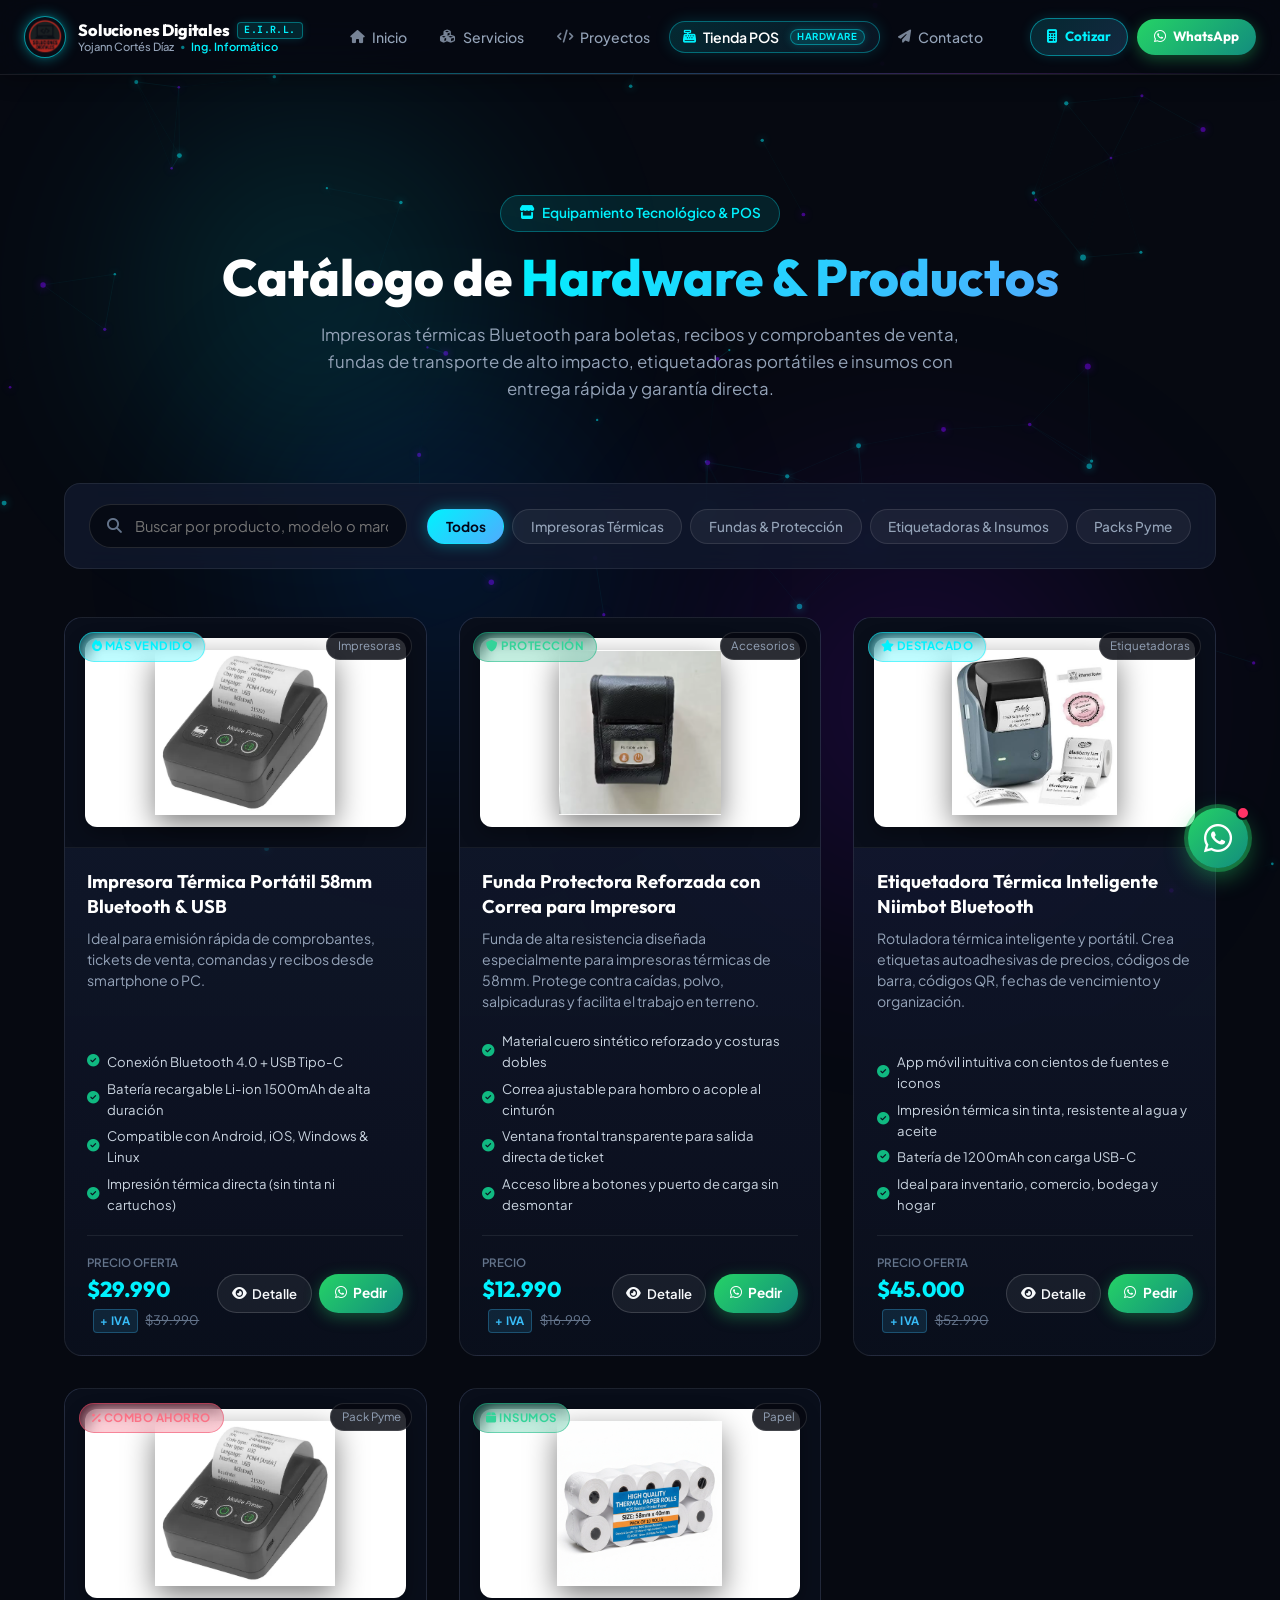
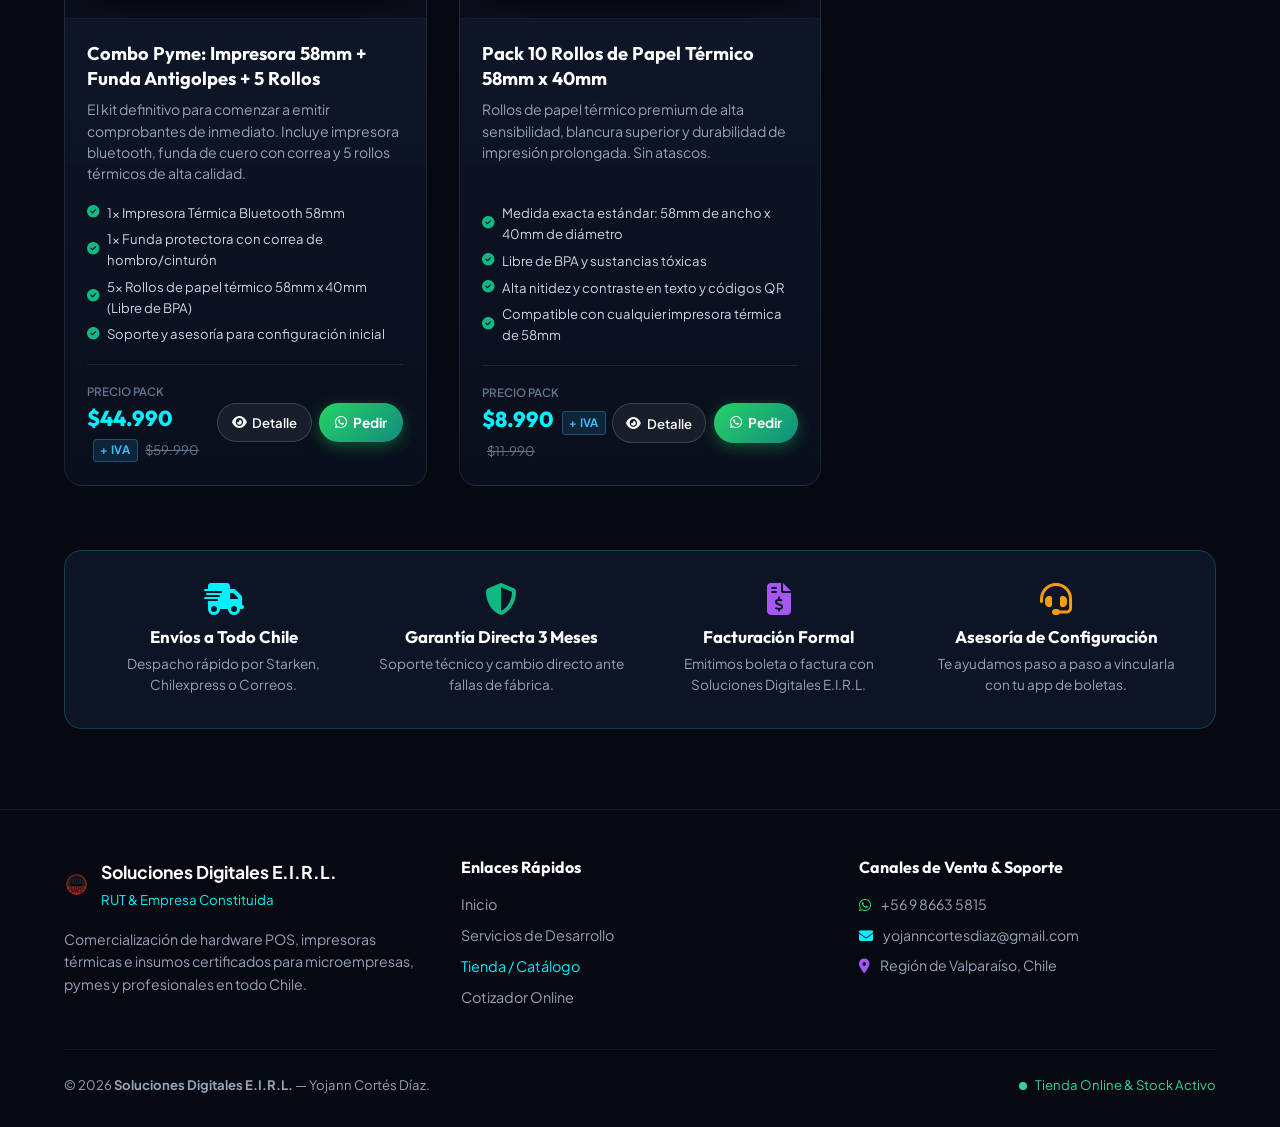
==== productos/index.html @ a70d5a6f "mi pagina" ====
<!DOCTYPE html>
<html lang="es">
<head>
  <meta charset="UTF-8">
  <meta http-equiv="refresh" content="0; url=../productos.html">
  <script>window.location.href = "../productos.html";</script>
  <title>Redirigiendo a Tienda y Productos...</title>
</head>
<body style="background:#060911;color:#fff;font-family:sans-serif;display:flex;align-items:center;justify-content:center;height:100vh;margin:0;">
  <p>Redirigiendo a la <a href="../productos.html" style="color:#00f2fe;">Tienda de Productos</a>...</p>
</body>
</html>
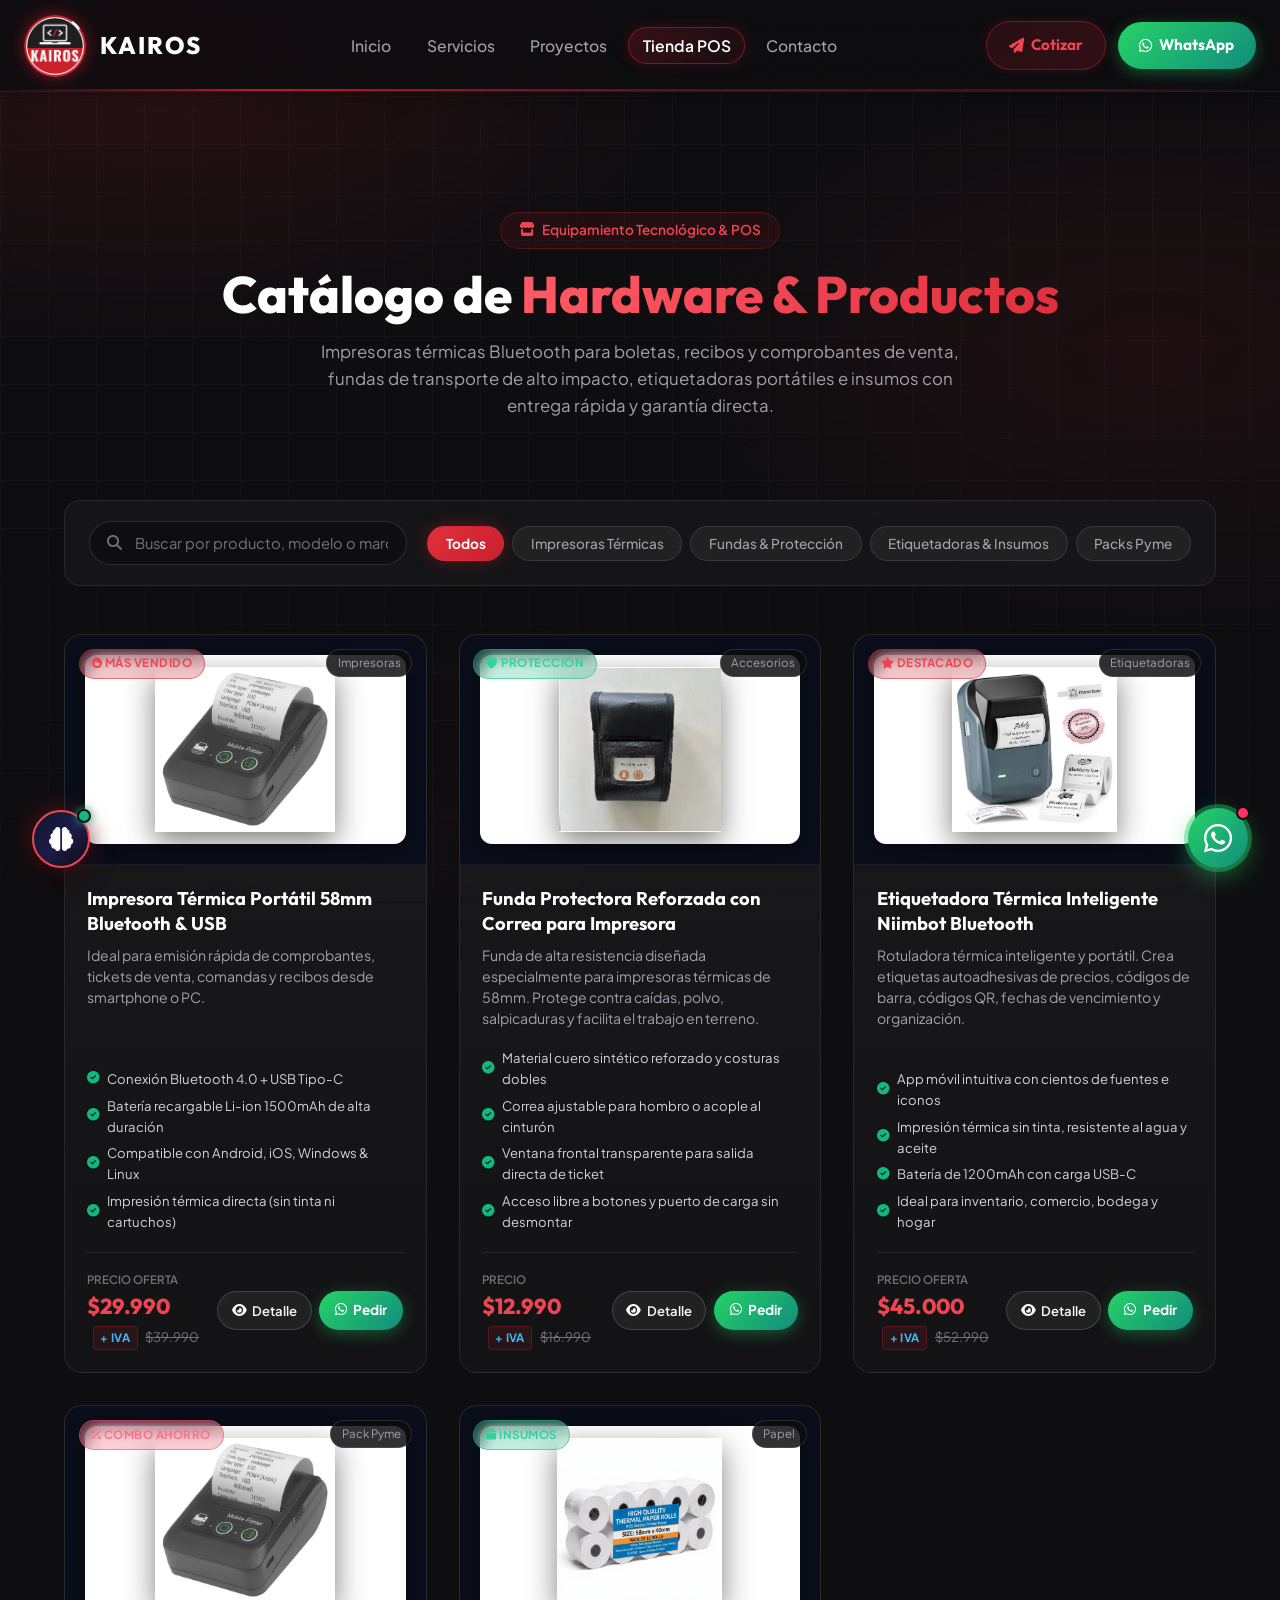
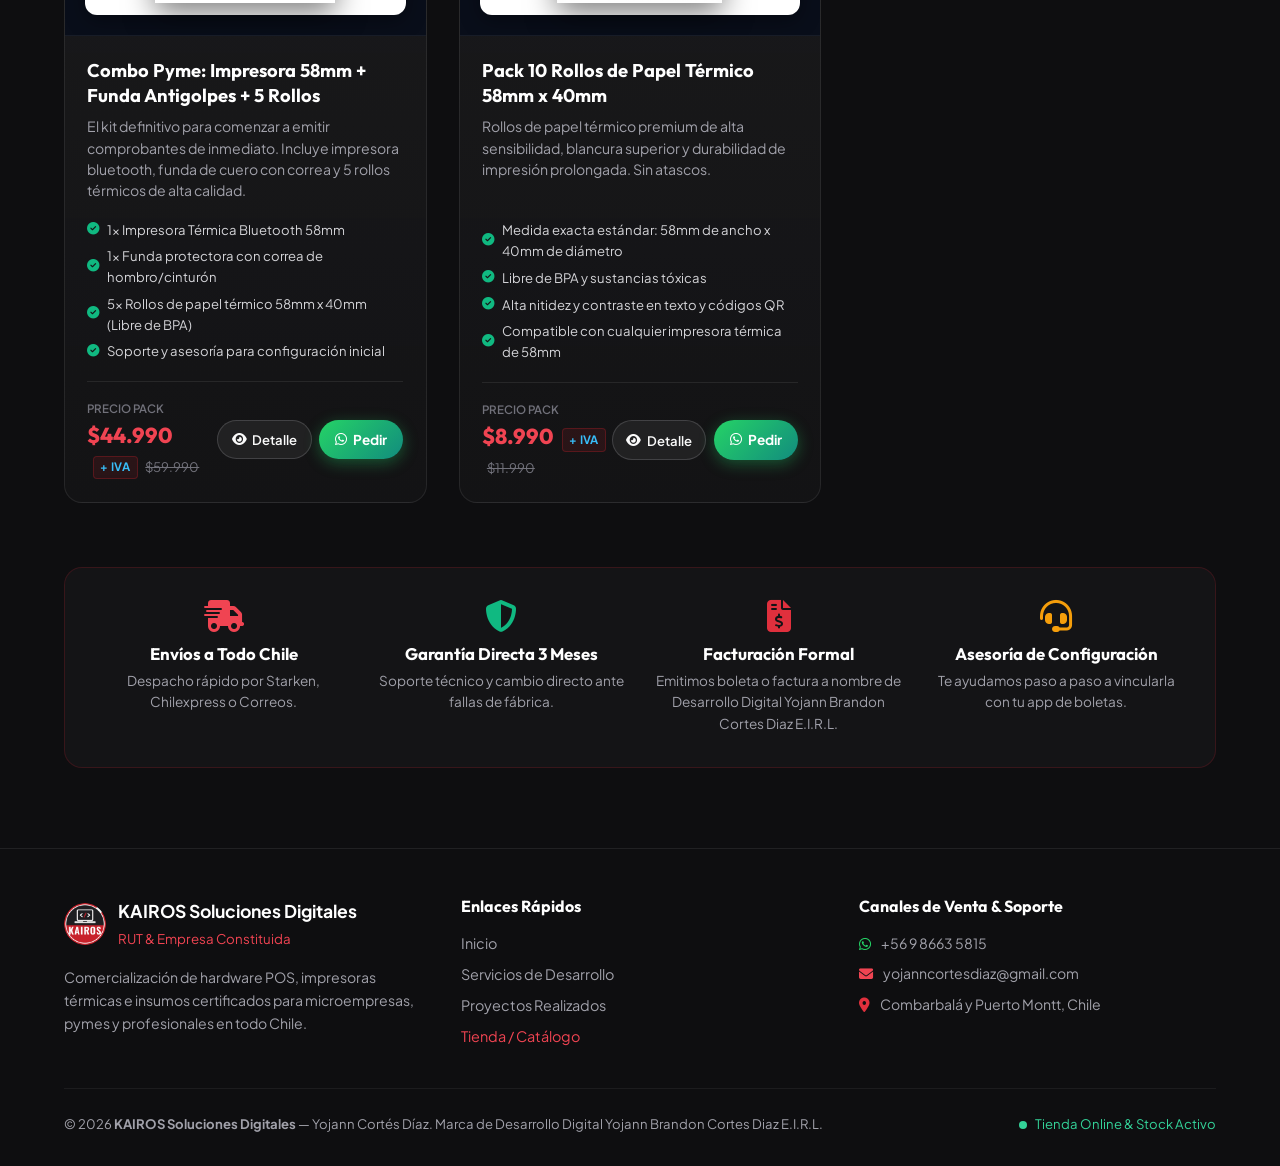
==== commit b278a6f9: "mejora visual" ====
--- a/productos/index.html
+++ b/productos/index.html
@@ -6,7 +6,7 @@
   <script>window.location.href = "../productos.html";</script>
   <title>Redirigiendo a Tienda y Productos...</title>
 </head>
-<body style="background:#060911;color:#fff;font-family:sans-serif;display:flex;align-items:center;justify-content:center;height:100vh;margin:0;">
-  <p>Redirigiendo a la <a href="../productos.html" style="color:#00f2fe;">Tienda de Productos</a>...</p>
+<body style="background:#0e0e10;color:#fff;font-family:sans-serif;display:flex;align-items:center;justify-content:center;height:100vh;margin:0;">
+  <p>Redirigiendo a la <a href="../productos.html" style="color:#f04452;">Tienda de Productos</a>...</p>
 </body>
 </html>
